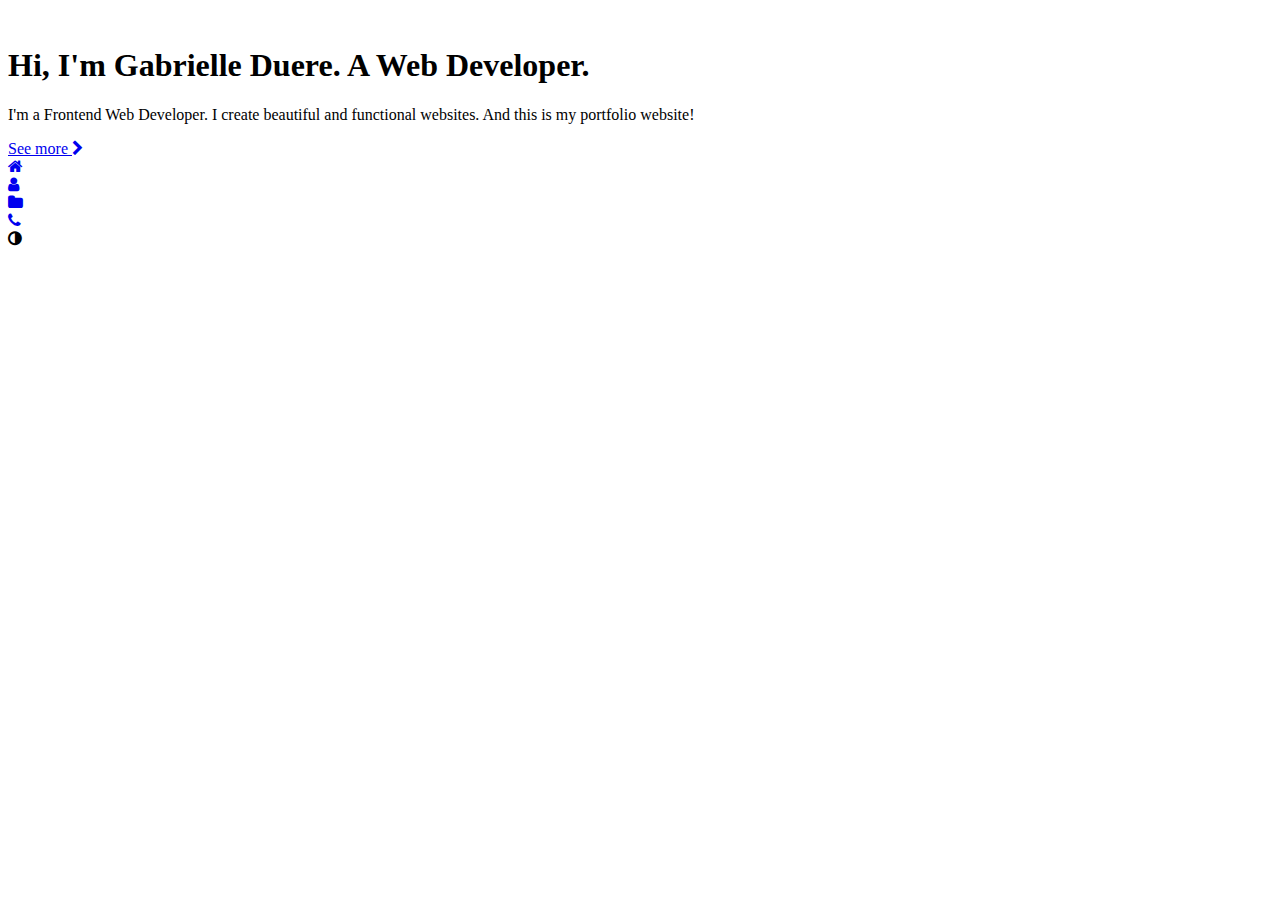
==== index.html @ 7d6f336e "Updated information" ====
<!DOCTYPE html>
<html lang="en">

<head>
    <meta charset="utf-8">
    <meta name="viewport" content="width=device-width, initial-scale=1, shrink-to-fit=no">

    <!-- SEO Meta Tags -->
    <meta name="description" content="Your description">
    <meta name="author" content="Your name">

    <!-- OG Meta Tags to improve the way the post looks when you share the page on Facebook, Twitter, LinkedIn -->
    <meta property="og:site_name" content="" />
    <!-- website name -->
    <meta property="og:site" content="" />
    <!-- website link -->
    <meta property="og:title" content="" />
    <!-- title shown in the actual shared post -->
    <meta property="og:description" content="" />
    <!-- description shown in the actual shared post -->
    <meta property="og:image" content="" />
    <!-- image link, make sure it's jpg -->
    <meta property="og:url" content="" />
    <!-- where do you want your post to link to -->
    <meta name="twitter:card" content="summary_large_image">
    <!-- to have large image post format in Twitter -->

    <!-- Webpage Title -->
    <title>Web 1 Project</title>

    <!-- Styles -->
    <link rel="stylesheet" href="https://stackpath.bootstrapcdn.com/font-awesome/4.7.0/css/font-awesome.min.css" />

    <link rel="stylesheet" href="styles.css">

    <link rel="preconnect" href="https://fonts.googleapis.com">

    <link rel="preconnect" href="https://fonts.gstatic.com" crossorigin>

    <link href="https://fonts.googleapis.com/css2?family=Poppins:ital,wght@0,100;0,200;0,300;0,400;0,500;0,600;0,700;0,800;0,900;1,100;1,200;1,300;1,400;1,500;1,600;1,700;1,800;1,900&display=swap" rel="stylesheet">


    <!-- Favicon  -->
    <link rel="icon" href="images/favicon.png">
</head>
<body class="main-content light-mode">

    <header class="section sec1 header active" id="home">

        <div class="header-content">

            <div class="left-header">

                <div class="h-shape"></div>

                <div class="image">

                    <img src="/hero.jpg" alt="">

                </div>

            </div>

            <div class="right-header">

                <h1 class="name">

                    Hi, I'm <span class="name">Gabrielle Duere.</span>

                    A Web Developer.

                </h1>

                <p>

                    I'm a Frontend Web Developer. I create beautiful and functional websites.

                    And this is my portfolio website!

                </p>

                <div class="btn-con">

                    <a href="/about.html" class="main-btn">

                        <span class="btn-text">

                            See more

                        </span>

                        <span class="btn-icon">

                            <i class="fa fa-chevron-right"></i>

                        </span>

                    </a>

                </div>

                

            </div>

        </div>

    </header>

    <div class="controls">

        <a href="/index.html"><div class="control con-1 active-btn" data-id="home"><i class="fa fa-home"></i></div></a>

        <a href="/about.html"><div class="control con-2" data-id="about"><i class="fa fa-user"></i></div></a>

        <a href="/portfolio.html"><div class="control con-3" data-id="portfolio"><i class="fa fa-folder"></i></div></a>

        <a href="/contact.html"><div class="control con-5" data-id="contact"><i class="fa fa-phone"></i></div></a>

    </div>



    <div class="theme-btn">

        <i class="fa fa-adjust"></i>

    </div>



    <script src="app.js"></script>

</body>





</html>
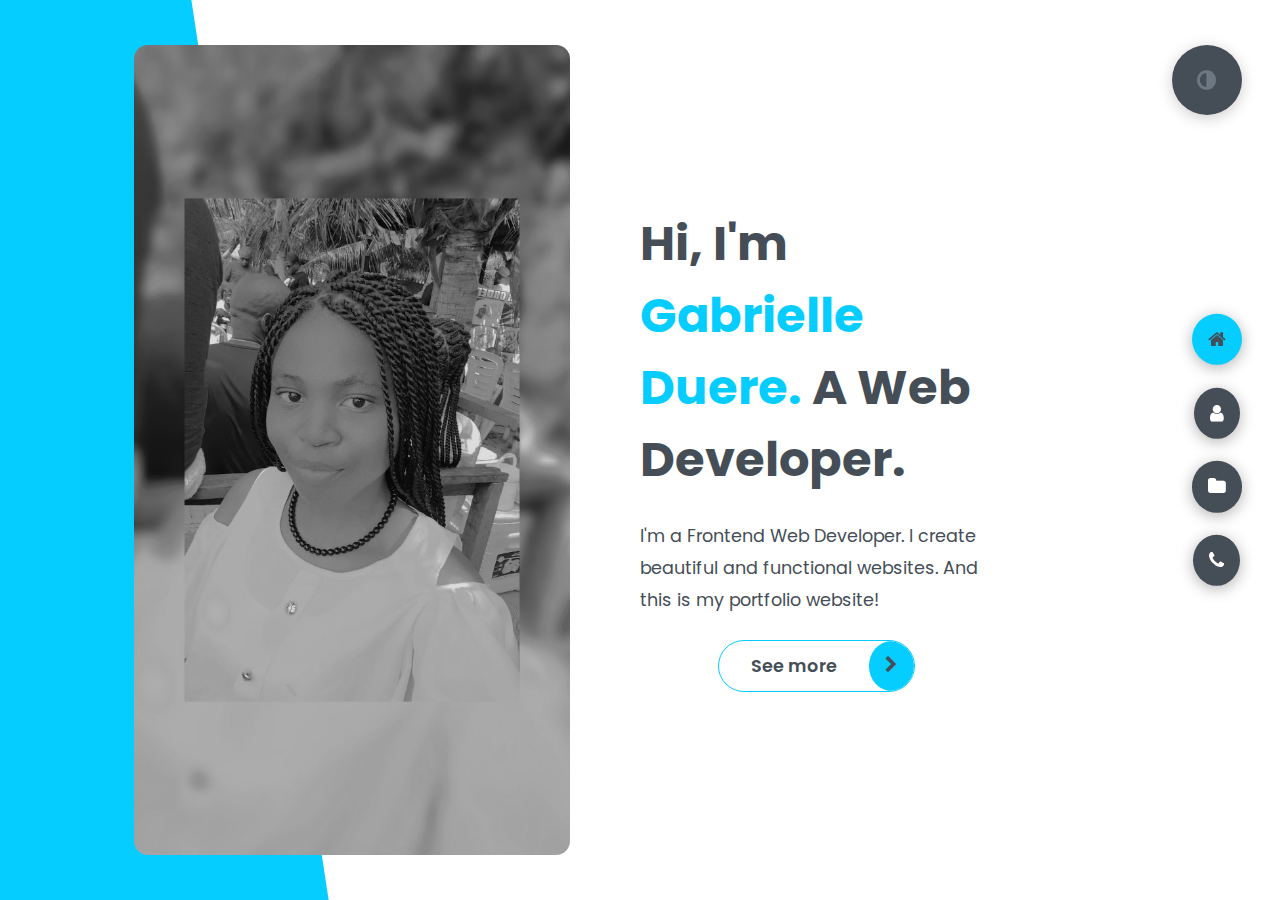
==== commit 2ec13795: "Images" ====
--- a/index.html
+++ b/index.html
@@ -1,140 +1,59 @@
-<!DOCTYPE html>
-<html lang="en">
-
-<head>
-    <meta charset="utf-8">
-    <meta name="viewport" content="width=device-width, initial-scale=1, shrink-to-fit=no">
-
-    <!-- SEO Meta Tags -->
-    <meta name="description" content="Your description">
-    <meta name="author" content="Your name">
-
-    <!-- OG Meta Tags to improve the way the post looks when you share the page on Facebook, Twitter, LinkedIn -->
-    <meta property="og:site_name" content="" />
-    <!-- website name -->
-    <meta property="og:site" content="" />
-    <!-- website link -->
-    <meta property="og:title" content="" />
-    <!-- title shown in the actual shared post -->
-    <meta property="og:description" content="" />
-    <!-- description shown in the actual shared post -->
-    <meta property="og:image" content="" />
-    <!-- image link, make sure it's jpg -->
-    <meta property="og:url" content="" />
-    <!-- where do you want your post to link to -->
-    <meta name="twitter:card" content="summary_large_image">
-    <!-- to have large image post format in Twitter -->
-
-    <!-- Webpage Title -->
-    <title>Web 1 Project</title>
-
-    <!-- Styles -->
-    <link rel="stylesheet" href="https://stackpath.bootstrapcdn.com/font-awesome/4.7.0/css/font-awesome.min.css" />
-
-    <link rel="stylesheet" href="styles.css">
-
-    <link rel="preconnect" href="https://fonts.googleapis.com">
-
-    <link rel="preconnect" href="https://fonts.gstatic.com" crossorigin>
-
-    <link href="https://fonts.googleapis.com/css2?family=Poppins:ital,wght@0,100;0,200;0,300;0,400;0,500;0,600;0,700;0,800;0,900;1,100;1,200;1,300;1,400;1,500;1,600;1,700;1,800;1,900&display=swap" rel="stylesheet">
-
-
-    <!-- Favicon  -->
-    <link rel="icon" href="images/favicon.png">
-</head>
-<body class="main-content light-mode">
-
-    <header class="section sec1 header active" id="home">
-
-        <div class="header-content">
-
-            <div class="left-header">
-
-                <div class="h-shape"></div>
-
-                <div class="image">
-
-                    <img src="/hero.jpg" alt="">
-
-                </div>
-
-            </div>
-
-            <div class="right-header">
-
-                <h1 class="name">
-
-                    Hi, I'm <span class="name">Gabrielle Duere.</span>
-
-                    A Web Developer.
-
-                </h1>
-
-                <p>
-
-                    I'm a Frontend Web Developer. I create beautiful and functional websites.
-
-                    And this is my portfolio website!
-
-                </p>
-
-                <div class="btn-con">
-
-                    <a href="/about.html" class="main-btn">
-
-                        <span class="btn-text">
-
-                            See more
-
-                        </span>
-
-                        <span class="btn-icon">
-
-                            <i class="fa fa-chevron-right"></i>
-
-                        </span>
-
-                    </a>
-
-                </div>
-
-                
-
-            </div>
-
-        </div>
-
-    </header>
-
-    <div class="controls">
-
-        <a href="/index.html"><div class="control con-1 active-btn" data-id="home"><i class="fa fa-home"></i></div></a>
-
-        <a href="/about.html"><div class="control con-2" data-id="about"><i class="fa fa-user"></i></div></a>
-
-        <a href="/portfolio.html"><div class="control con-3" data-id="portfolio"><i class="fa fa-folder"></i></div></a>
-
-        <a href="/contact.html"><div class="control con-5" data-id="contact"><i class="fa fa-phone"></i></div></a>
-
-    </div>
-
-
-
-    <div class="theme-btn">
-
-        <i class="fa fa-adjust"></i>
-
-    </div>
-
-
-
-    <script src="app.js"></script>
-
-</body>
-
-
-
-
-
-</html>
+<!DOCTYPE html>
+<html lang="en">
+<head>
+    <meta charset="UTF-8">
+    <meta http-equiv="X-UA-Compatible" content="IE=edge">
+    <meta name="viewport" content="width=device-width, initial-scale=1.0">
+    <link rel="stylesheet" href="https://stackpath.bootstrapcdn.com/font-awesome/4.7.0/css/font-awesome.min.css" />
+    <link rel="stylesheet" href="styles.css">
+    <link rel="preconnect" href="https://fonts.googleapis.com">
+    <link rel="preconnect" href="https://fonts.gstatic.com" crossorigin>
+    <link href="https://fonts.googleapis.com/css2?family=Poppins:ital,wght@0,100;0,200;0,300;0,400;0,500;0,600;0,700;0,800;0,900;1,100;1,200;1,300;1,400;1,500;1,600;1,700;1,800;1,900&display=swap" rel="stylesheet">
+    <title>Portfolio</title>
+</head>
+<body class="main-content light-mode">
+    <header class="section sec1 header active" id="home">
+        <div class="header-content">
+            <div class="left-header">
+                <div class="h-shape"></div>
+                <div class="image">
+                    <img src="/hero.jpg" alt="">
+                </div>
+            </div>
+            <div class="right-header">
+                <h1 class="name">
+                    Hi, I'm <span class="name">Gabrielle Duere.</span>
+                    A Web Developer.
+                </h1>
+                <p>
+                    I'm a Frontend Web Developer. I create beautiful and functional websites.
+                    And this is my portfolio website!
+                </p>
+                <div class="btn-con">
+                    <a href="/about.html" class="main-btn">
+                        <span class="btn-text">
+                            See more
+                        </span>
+                        <span class="btn-icon">
+                            <i class="fa fa-chevron-right"></i>
+                        </span>
+                    </a>
+                </div>
+                
+            </div>
+        </div>
+    </header>
+    <div class="controls">
+        <a href="/index.html"><div class="control con-1 active-btn" data-id="home"><i class="fa fa-home"></i></div></a>
+        <a href="/about.html"><div class="control con-2" data-id="about"><i class="fa fa-user"></i></div></a>
+        <a href="/portfolio.html"><div class="control con-3" data-id="portfolio"><i class="fa fa-folder"></i></div></a>
+        <a href="/contact.html"><div class="control con-5" data-id="contact"><i class="fa fa-phone"></i></div></a>
+    </div>
+
+    <div class="theme-btn">
+        <i class="fa fa-adjust"></i>
+    </div>
+
+    <script src="app.js"></script>
+</body>
+</html>--- a/styles.css
+++ b/styles.css
@@ -0,0 +1,1014 @@
+
+
+
+* {
+    margin: 0;
+    padding: 0;
+    box-sizing: border-box;
+    list-style: none;
+}
+
+:root {
+    --color-primary: #191d2b;
+    --color-sec: #462fc9;
+    --color-white: #ffffff;
+    --color-black: #000000;
+    --color-gray0: #f8f8f8;
+    --color-gray1: #dbe1e8;
+    --color-gray2: #b2becd;
+    --color-gray3: #6c7983;
+    --color-gray4: #454e56;
+    --color-gray5: #2a2e35;
+    --color-gray6: #12181b;
+    --br-sm-2: 14px;
+    --transition: all .4s ease-in-out;
+    --shadow1: 0 3px 15px rgba(0,0,0,0.3);
+}
+
+.light-mode {
+    --color-primary: #ffffff;
+    --color-sec: #05cdff;
+    --color-white: #454e56;
+    --color-black: #000;
+    --color-gray0: #f8f8f8;
+    --color-gray1: #6c7983;
+    --color-gray2: #6c7983;
+    --color-gray3: #6c7983;
+    --color-gray4: #454e56;
+    --color-gray5: #f8f8f8;
+    --color-gray6: #12181b;
+}
+
+body{
+    background-color: var(--color-primary);
+    font-family: 'Poppins', sans-serif !important;
+    font-size: 1.1rem;
+    color: var(--color-white);
+    transition: all .4s ease-in-out;
+}
+
+a {
+    display: inline-block;
+    text-decoration: none;
+    color: inherit;
+    font-family: inherit;
+}
+
+header {
+    min-height: 100vh;
+    color: var(--color-white);
+    overflow: hidden;
+}
+
+section {
+    min-height: 100vh;
+    width: 100%;
+    position: absolute;
+    top: 0;
+    left: 0;
+    padding: 3rem 18rem;
+}
+
+.section {
+    transform: translateY(-100%) scale(0);
+    transition: var(--transition);
+    background-color: var(--color-primary);
+}
+
+.sec1 {
+    display: none;
+    transform: translateY(0) scale(1);
+}
+
+.sec2 {
+    display: none;
+    transform: translateY(0) scale(1);
+}
+
+.sec3 {
+    display: none;
+    transform: translateY(0) scale(1);
+}
+
+.sec4 {
+    display: none;
+    transform: translateY(0) scale(1);
+}
+
+.sec5 {
+    display: none;
+    transform: translateY(0) scale(1);
+}
+
+.active {
+    display: block;
+    animation: scaleAnim 1s ease-in;
+}
+
+@keyframes scaleAnim {
+    0%{
+        transform: translateY(-100%) scale(0)
+    }
+    100%{
+        transform: translateY(0) scale(1)
+    }
+}
+
+/* -------- */
+/* controls */
+/* -------- */
+.controls {
+    position: fixed;
+    z-index: 10;
+    top: 50%;
+    right: 3%;
+    display: flex;
+    flex-direction: column;
+    transform: translateY(-50%);
+    align-items: center;
+    justify-content: center;
+}
+
+.control {
+    padding: 1rem;
+    cursor: pointer;
+    background-color: var(--color-gray4);
+    border-radius: 50%;
+    display: flex;
+    align-items: center;
+    justify-content: center;
+    color: white !important;
+    margin: .7rem 0;
+    box-shadow: var(--shadow1);
+    font-size: 1.2rem;
+    transition: var(--transition);
+}
+
+.control:hover {
+    transform: translateY(-5px);
+}
+
+.controls .active-btn {
+    background-color: var(--color-sec) !important; 
+    transition: var(--transition);
+    color: var(--color-white) !important;
+}
+
+.theme-btn {
+    position: fixed;
+    cursor: pointer;
+    width: 70px;
+    height: 70px;
+    border-radius: 50%;
+    background-color: var(--color-gray4);
+    display: flex;
+    justify-content: center;
+    align-items: center;
+    top: 5%;
+    right: 3%;
+    box-shadow: 0 3px 15px rgba(0, 0, 0, .2);
+    transition: all .1s ease-in-out;
+}
+
+.theme-btn p {
+    font-size: 15px !important;
+    color: var(--color-gray2);
+    pointer-events: none;
+}
+
+.theme-btn i {
+    font-size: 1.4rem;
+    color: var(--color-gray2);
+    pointer-events: none;
+}
+
+.theme-btn:active {
+    transform: translateY(-5px);
+}
+
+.theme-btn p {
+    font-size: 1.2rem;
+    color: var(--color-gray2);
+    pointer-events: none;
+}
+
+/* -------------- */
+/* header content */
+/* -------------- */
+
+
+.header-content {
+    display: grid;
+    grid-template-columns: repeat(2, 1fr);
+    min-height: 100vh;
+}
+
+.left-header {
+    display: flex;
+    align-items: center;
+    justify-content: center;
+    position: relative;
+}
+
+.h-shape {
+    transition: var(--transition);
+    width: 65%;
+    height: 100%;
+    background-color: var(--color-sec);
+    position: absolute;
+    left: 0;
+    top: 0;
+    z-index: -1;
+    clip-path: polygon(0 0, 46% 0, 79% 100%, 0 100%);
+}
+
+.image {
+    border-radius: var(--br-sm-2);
+    height: 90%;
+    width: 68%;
+    margin-left: 4rem;
+    /* background-color: var(--color-black); */
+    transition: var(--transition);
+}
+
+.image img {
+    height: 100%;
+    width: 100%;
+    border-radius: var(--br-sm-2);
+    object-fit: cover;
+    transition: var(--transition);
+    filter: grayscale(100%);
+}
+
+.image img:hover {
+    filter: grayscale(0);
+}
+
+.right-header {
+    display: flex;
+    flex-direction: column;
+    justify-content: center;
+    padding-right: 18rem;
+}
+
+.right-header .name {
+    font-size: 3rem;
+}
+
+.right-header .name span {
+    color: var(--color-sec);
+}
+
+.right-header p {
+    margin: 1.5rem 0;
+    line-height: 2rem;
+}
+
+/* ------*/
+/* about */
+/* ------*/
+
+.about-con {
+    display: grid;
+    grid-template-columns: repeat(2, 1fr);
+    padding-top: 3.5rem;
+    padding-bottom: 5rem;
+}
+
+.about-con .left-about {
+    padding-right: 3rem;
+}
+
+.about-con .left-about p {
+    line-height: 2rem;
+    padding: 1rem;
+}
+
+.about-con .left-about h4 {
+    font-size: 2rem;
+    text-transform: uppercase;
+}
+
+.about-con .right-about {
+    display: grid;
+    grid-template-columns: repeat(2, 1fr);
+    grid-gap: 2rem;
+}
+
+.about-item {
+    border: 1px solid var(--color-gray5);
+    border-radius: 5px;
+    transition: var(--transition);
+    box-shadow: 1px 2px 15px rgba(0, 0, 0, .1);
+}
+
+.about-item:hover {
+    cursor: default;
+    transform: translateY(-5px);
+    border: 1px solid var(--color-sec);
+    box-shadow: 1px 4px 15px rgba(0, 0, 0, .32);
+}
+
+.abt-text {
+    padding: 1.5rem;
+    display: flex;
+    flex-direction: column;
+}
+
+.abt-text .large-text {
+    font-size: 3rem;
+    font-weight: 700;
+    color: var(--color-sec);
+}
+
+.abt-text .small-text {
+    padding-left: 3rem;
+    text-transform: uppercase;
+    position: relative;
+    font-size: 1.2rem;
+    color: var(--color-gray1);
+    letter-spacing: 2px;
+}
+
+.abt-text .small-text::before {
+    content: '';
+    position: absolute;
+    left: 0;
+    top: 15px;
+    width: 2rem;
+    height: 2px;
+    background-color: var(--color-gray5);
+}
+
+.about-stats {
+    padding-bottom: 4rem;
+}
+
+.progress-bars {
+    display: grid;
+    grid-template-columns: repeat(2, 1fr);
+    grid-gap: 2rem;
+}
+
+.progress-bar {
+    display: flex;
+    flex-direction: column;
+}
+
+.progress-title {
+    text-transform: uppercase;
+    font-weight: 500;
+}
+
+.progress-con {
+    display: flex;
+    align-items: center;
+}
+
+.prog-text {
+    color: var(--color-gray2);
+}
+
+.progress {
+    width: 100%;
+    height: .45rem;
+    border-radius: 100px;
+    background-color: var(--color-gray4);
+    margin-left: 1rem;
+    position: relative;
+}
+
+.progress span {
+    position: absolute;
+    border-radius: 100px;
+    left: 0;
+    top: 0;
+    height: 100%;
+    background-color: var(--color-sec);
+    transition: var(--transition);
+}
+
+.html {
+    width: 90%;
+}
+
+.css {
+    width: 80%;
+}
+
+.js {
+    width: 35%;
+}
+
+.api {
+    width: 10%;
+}
+
+.vue {
+    width: 1%;
+}
+
+.python {
+    width: 10%;
+}
+
+.stat-title {
+    text-transform: uppercase;
+    font-size: 1.4rem;
+    text-align: center;
+    padding: 2.5rem 0;
+    position: relative;
+}
+
+.stat-title::before {
+    content: '';
+    left: 50%;
+    top: 0;
+    width: 40%;
+    height: 1px;
+    position: absolute;
+    background-color: var(--color-gray5);
+    transform: translateX(-50%);
+}
+
+/* -------- */
+/* timeline */
+/* -------- */
+
+.timeline {
+    display: grid;
+    grid-template-columns: repeat(2, 1fr);
+    grid-gap: 2rem;
+    padding-bottom: 3rem;
+}
+
+.timeline-item {
+    position: relative;
+    padding-left: 3rem;
+    border-left: 2px solid var(--color-gray5);
+}
+
+.tl-icon {
+    position: absolute;
+    left: -27px;
+    top: 0;
+    background-color: var(--color-sec);
+    width: 50px;
+    height: 50px;
+    border-radius: 50%;
+    display: flex;
+    align-items: center;
+    justify-content: center;
+}
+
+.tl-duration {
+    padding: .2rem .6rem;
+    background-color: var(--color-gray5);
+    border-radius: 15px;
+    display: inline-block;
+    font-size: .8rem;
+    text-transform: uppercase;
+    font-weight: 500;
+}
+
+.timeline h5 {
+    padding: 1rem 0rem;
+    font-size: 1.3rem;
+    text-transform: uppercase;
+    font-weight: 600;
+}
+
+.timeline h5 span{
+    color: var(--color-gray2);
+    font-weight: 500;
+    font-size: 1.2rem;
+}
+
+.timeline p {
+    color: var(--color-gray2);
+}
+
+/* --------- */
+/* portfolio */
+/* --------- */
+
+.portfolio-text {
+    padding: 2rem 0;
+    text-align: center;
+}
+
+.portfolios {
+    display: grid;
+    grid-template-columns: repeat(2, 1fr);
+    grid-gap: 2rem;
+    margin-top: 3rem;
+
+}
+
+.portfolio-item {
+    position: relative;
+}
+
+.portfolio-item img {
+    width: 100%;
+    height: 300px;
+    object-fit: cover;
+    border-radius: 15px;
+}
+
+.portfolio-item .hover-items {
+    width: 100%;
+    background-color: var(--color-sec);
+    position: absolute;
+    left: 0;
+    top: 0;
+    height: 100%;
+    border-radius: 15px;
+    display: flex;
+    flex-direction: column;
+    align-items: center;
+    justify-content: center;
+    opacity: 0;
+    transform: scale(0);
+    transition: var(--transition);
+}
+
+.portfolio-item h3 {
+    font-size: 1.5rem;
+    color: var(--color-white);
+    margin-bottom: 1.5rem;
+}
+
+.icons {
+    display: flex;
+    justify-content: center;
+    align-items: center;
+}
+
+.icons .icon {
+    background-color: var(--color-primary);
+    border-radius: 50%;
+    width: 50px;
+    height: 50px;
+    display: flex;
+    align-items: center;
+    justify-content: center;
+    margin: 0 1rem;
+    cursor: pointer;
+    transition: var(--transition);
+}
+
+.icons .icon:hover {
+    color: var(--color-primary);
+    background-color: var(--color-white);
+}
+
+.portfolio-item:hover .hover-items {
+    opacity: 1;
+    transform: scale(1);
+}
+
+/* ------------ */
+/* blog section */
+/* ------------ */
+
+.blogs-content {
+    display: grid;
+    grid-template-columns: repeat(3, 1fr);
+    grid-gap: 2rem;
+    margin-top: 3rem;
+}
+
+.blogs-content .blog {
+    position: relative;
+    background-color: var(--color-gray5);
+    border-radius: 5px;
+    box-shadow: 1px 1px 20px rgba(0, 0, 0, .1);
+    transition: var(--transition);
+}
+
+.blog:hover{
+    box-shadow: 1px 1px 20px rgba(0, 0, 0, .5);
+    transform: translateY(-5px);
+    transition: var(--transition);
+}
+
+.blog img {
+    width: 100%;
+    height: 300px;
+    object-fit: cover;
+    transition: var(--transition);
+    border-top-left-radius: 5px;
+    border-top-right-radius: 5px;
+    filter: grayscale(100%);
+}
+
+.blog img:hover {
+    /* object-fit: cover; */
+    filter: grayscale(0);
+    transform: scale(1.1);
+    box-shadow: 1px 4px 20px rgba(0, 0, 0, .8);
+}
+
+.blog-text {
+    margin-top: -7px;
+    padding: 1.1rem;
+    border-top: 8px solid var(--color-sec) ;
+}
+
+.blog-text h4{
+    font-size: 1.5rem;
+    margin-bottom: .7rem;
+    transition: var(--transition);
+    cursor: pointer;
+}
+
+.blog-text h4:hover {
+    color: var(--color-sec);
+}
+
+.blog-text p {
+    color: var(--color-gray2);
+    line-height: 2rem;
+    padding-bottom: 1rem;
+    font-size: 1rem;
+}
+
+/* --------------- */
+/* contact section */
+/* --------------- */
+
+.contact-content-con {
+    display: flex;
+    padding-top: 3.5rem;
+}
+
+.left-contact {
+    flex: 2;
+}
+
+.left-contact h4 {
+    margin-top: 1rem;
+    text-transform: uppercase;
+    font-size: 2rem;
+}
+
+.left-contact p {
+    margin: 1rem 0;
+    line-height: 2rem;
+}
+
+.contact-info .contact-item {
+    display: flex;
+    align-items: center;
+    justify-content: space-between;
+}
+
+.contact-info p{
+    margin: .3rem 0 !important;
+    padding: 0 !important;
+}
+
+.contact-info .icon {
+    display: grid;
+    grid-template-columns: 40px 1fr ;
+}
+
+.contact-info .icon i {
+    display: flex;
+    font-size: 1.3rem;
+    align-items: center;
+}
+
+.contact-icons {
+    display: flex;
+    margin-top: 2rem;
+}
+
+.contact-icons a {
+    display: flex;
+    align-items: center;
+    color: var(--color-white);
+    background-color: var(--color-gray5);
+    cursor: pointer;
+    justify-content: center;
+    width: 50px;
+    height: 50px;
+    border-radius: 50%;
+    margin: 0 .4rem;
+    font-size: 10px;
+    transition: var(--transition);
+}
+
+.contact-icons a:hover {
+    background-color: var(--color-sec);
+    color: var(--color-primary);
+} 
+
+.contact-icons a i {
+    display: flex;
+    align-items: center;
+    justify-content: center;
+    font-size: 1.3rem;
+}
+
+.right-contact {
+    flex: 3;
+    margin-left: 3rem;
+}
+
+.input-control {
+    margin: 1.5rem;
+}
+
+input, textarea {
+    border-radius: 30px;
+    font-weight: inherit;
+    font-size: inherit;
+    font-family: inherit;
+    padding: .8rem 1.1rem;
+    outline: none;
+    border: none;
+    background-color: var(--color-gray5);
+    width: 100%;
+    color: var(--color-white);
+    resize: none;
+}
+
+.ic2 {
+    display: flex;
+}
+
+.last {
+    margin-left: 1.5rem;
+}
+
+.submit-btn {
+    display: flex;
+    justify-content: flex-start;
+    margin-left: 1.5rem;
+}
+
+/* ----------------- */
+/* independent comp. */
+/* ----------------- */
+
+.btn-con {
+    display: flex;
+    align-self: center;
+}
+
+.main-btn {
+    border-radius: 30px;
+    color: inherit;
+    font-weight: 600;
+    transition: var(--transition);
+    position: relative;
+    border: 1px solid var(--color-sec);
+    display: flex;
+    align-items: center;
+    overflow: hidden;
+}
+
+.btn-text {
+    padding: 0 2rem;
+}
+
+.btn-icon {
+    display: flex;
+    align-items: center;
+    justify-content: center;
+    border-radius: 50%;
+    background-color: var(--color-sec);
+    padding: 1rem;
+}
+
+.main-btn::before {
+    content: '';
+    position: absolute;
+    top: 0;
+    right: 0;
+    transform: translateX(100%);
+    transition: all .4s ease-in-out;
+    z-index: -1;
+}
+.main-btn:hover::before {
+    width: 100%;
+    height: 100%;
+    background-color: var(--color-sec);
+    transform: translateX(0);
+    transition: all .4s ease-in-out;
+}
+
+
+
+.main-title {
+    text-align: center;
+}
+
+.main-title h2 {
+    position: relative;
+    text-transform: uppercase;
+    font-size: 4rem;
+    font-weight: 700;
+}
+
+.main-title h2 span {
+    color: var(--color-sec);
+}
+
+.main-title h2 .bg-text {
+    position: absolute;
+    top: 50%;
+    left: 50%;
+    color: var(--color-gray5);
+    transition: var(--transition);
+    z-index: -1;
+    transform: translate(-50%, -50%);
+    font-weight: 800;
+    font-size: 6rem;
+}
+
+@media screen and (max-width: 1432px){
+    .header {
+        padding: 0 !important;
+    }
+    .section{
+        padding: 7rem 11rem;
+    }
+    .contact-content-con {
+        flex-direction: column;
+    }
+    .right-contact {
+        margin-left: 0;
+        margin-top: 2.5rem;
+    }
+    .contact-content-con .right-contact .ic2 {
+        flex-direction: column;
+    }
+
+    .contact-content-con .right-contact .ic2 :last-child {
+        margin-left: 0;
+        margin-top: 1.5rem;
+    }
+}
+
+@media screen and (max-width: 1070px) {
+    .about-con {
+        grid-template-columns: 1fr;
+    }
+    .right-about {
+        padding-top: 2.5rem;
+    }
+    .main-title h2 {
+        font-size: 4rem;
+    }
+    .main-title h2 span {
+        font-size: 4rem;
+    }
+    .portfolios, .blogs-content {
+        grid-template-columns: 1fr 1fr ;
+    }
+}
+
+@media screen and (max-width: 1050px) {
+    .section {
+        padding: 7rem 6rem;
+    }
+    header .right-header {
+        padding: 2rem !important;
+    }
+    .header-content {
+        grid-template-columns: 1fr;
+        padding-bottom: 6rem;
+        min-height: 100vh !important;
+    }
+    .left-header .h-shape {
+        display: none;
+    }
+    .left-header img {
+        margin: 0 auto;
+        width: 90%;
+    }
+    .right-header {
+        grid-row: 1;
+        width: 90%;
+        margin: 0 auto;
+        text-align: center;
+        padding: 2rem !important;
+    }
+    .controls {
+        top: auto;
+        bottom: 0;
+        flex-direction: row;
+        justify-content: center;
+        left: 50%;
+        transform: translateX(-50%);
+        width: 100%;
+        background-color: var(--color-gray5);
+    }
+    .control {
+        margin: 1rem 1rem;
+    }
+}
+
+@media screen and (max-width: 600px) {
+    .theme-btn {
+        width: 50px;
+        height: 50px;
+    }
+    .name {
+        font-size: 2.5rem !important;
+    }
+    .header .btn-con {
+        align-items: center !important;
+    }
+    .about {
+        overflow-x: hidden;
+    }
+    .about-con {
+        grid-template-columns: 1fr;
+    }
+    .right-about {
+        padding-top: 2.5rem;
+        grid-template-columns: 1fr !important;
+    }
+    .left-about {
+        padding-right: 0;
+        text-align: center;
+    }   
+    .left-about .btn-con {
+        display: flex;
+        align-items: center !important;
+        justify-content: center;
+    }
+    .left-about p{
+        padding-left: 0;
+    }
+    .timeline {
+        grid-template-columns: 1fr;
+        padding-bottom: 6rem;
+    }
+    .progress-bars {
+        grid-template-columns: 1fr;
+    }
+    .section {
+        padding: 2rem 2.5rem;
+    }
+    .blogs-content {
+        grid-template-columns: 1fr;
+        padding-bottom: 6rem;
+    }
+    .blogs {
+        overflow-x: hidden;
+    }
+    .portfolios {
+        grid-template-columns: 1fr;
+        padding-bottom: 6rem;
+    }
+    .portfolio {
+        overflow-x: hidden;
+    }
+    .contact {
+        overflow-x: hidden;
+    }
+    .contact-content-con {
+        flex-direction: column;
+    }
+    .right-contact {
+        margin-left: 0;
+        margin-top: 2.5rem;
+    }
+    .ic2 {
+        flex-direction: column;
+    }
+    .last {
+        margin-left: 0;
+        margin-top: 1.5rem;
+    }
+    .main-title h2 {
+        font-size: 2rem;
+    }
+    .main-title h2 span {
+        font-size: 2.2rem;
+    }
+    .main-title h2 .bg-text {
+        font-size: 3rem;
+    }
+    .theme-btn p {
+        font-size: .7rem !important;
+    }
+}
+
+@media screen and (max-width: 700px)  {
+    .section {
+        padding: 7rem 3rem;
+    }
+
+    .about-stats .progress-bars {
+        grid-template-columns: 1fr;
+    }
+    .main-title h2 {
+        font-size: 3rem;
+    }
+}